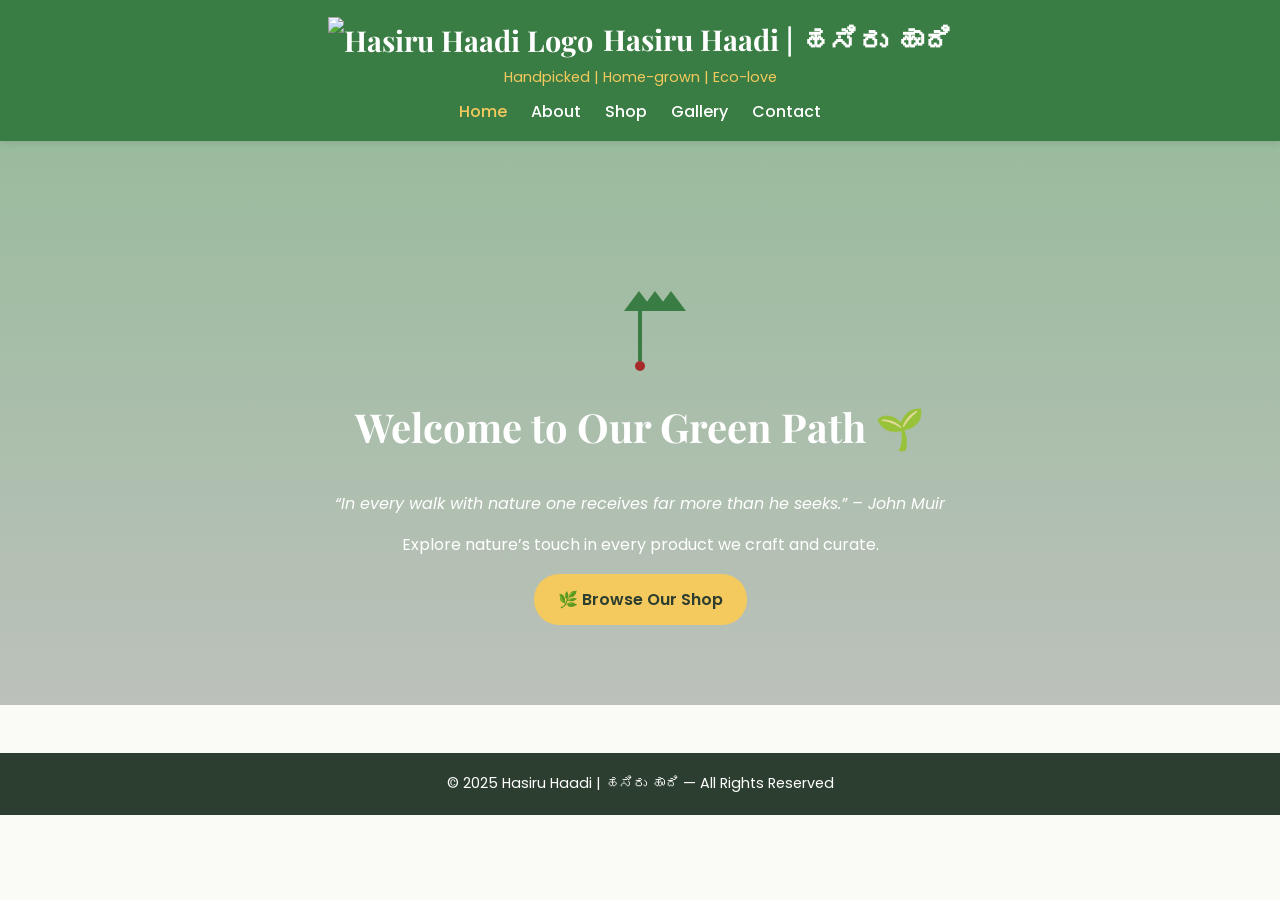
==== index.html @ 9ebd3360 "Initial commit" ====
<!DOCTYPE html>
<html lang="en">
<head>
  <meta charset="UTF-8" />
  <meta name="viewport" content="width=device-width, initial-scale=1.0" />
  <title>Hasiru Haadi | ಹಸಿರು ಹಾದಿ</title>

  <!-- Favicon -->
  <link rel="icon" type="image/png" href="images/favicon.png" />

  <!-- Google Fonts -->
  <link href="https://fonts.googleapis.com/css2?family=Playfair+Display:wght@600&family=Poppins:wght@300;400;600&display=swap" rel="stylesheet">

  <!-- External CSS -->
  <link rel="stylesheet" href="style/index.css">
</head>
<body>
  <!-- Header -->
  <header class="site-header">
    <div class="container header-content">
      <h1 class="logo">
        <img src="images/logo.png" alt="Hasiru Haadi Logo" class="logo-img" />
        <span>Hasiru Haadi | ಹಸಿರು ಹಾದಿ</span>
      </h1>
      <p class="tagline">Handpicked | Home-grown | Eco-love</p>
      
      <!-- Navigation -->
      <nav class="navbar">
        <ul>
          <li><a href="index.html" class="active">Home</a></li>
          <li><a href="about.html">About</a></li>
          <li><a href="shop.html">Shop</a></li>
          <li><a href="gallery.html">Gallery</a></li>
          <li><a href="contact.html">Contact</a></li>
        </ul>
      </nav>
    </div>
  </header>

  <!-- Hero Section with Tree Animation -->
  <section class="hero">
    <div class="container hero-content">
      <!-- Tree Animation -->
      <div class="tree-animation">
        <div class="seed"></div>
        <div class="stem"></div>
        <div class="leaf"></div>
        <div class="leaf"></div>
        <div class="leaf"></div>
      </div>

      <!-- Text Content -->
      <h2 class="animate-slideUp">Welcome to Our Green Path 🌱</h2>
      <blockquote class="animate-fadeIn">
        “In every walk with nature one receives far more than he seeks.”  
        <cite>– John Muir</cite>
      </blockquote>
      <p class="animate-fadeIn">Explore nature’s touch in every product we craft and curate.</p>
      <a href="shop.html" class="btn animate-slideUp">🌿 Browse Our Shop</a>
    </div>
  </section>

  <!-- Footer -->
  <footer class="site-footer">
    <div class="container">
      <p>© 2025 Hasiru Haadi | ಹಸಿರು ಹಾದಿ — All Rights Reserved</p>
    </div>
  </footer>
</body>
</html>
---- style/index.css ----
:root {
  --primary: #3A7D44;    /* Rich Forest Green */
  --accent: #F4C95D;     /* Warm Sunlight Gold */
  --bg-light: #FAFAF7;   /* Soft Natural Off-White */
  --dark: #2C3E2F;       /* Deep Earth Green */
  --text: #333333;       /* Neutral Charcoal Gray */
  --white: #ffffff;
}

/* Reset */
* {
  margin: 0;
  padding: 0;
  box-sizing: border-box;
}

body {
  font-family: 'Poppins', sans-serif;
  background: var(--bg-light);
  color: var(--text);
  line-height: 1.6;
  overflow-x: hidden;
}

.container {
  width: 90%;
  max-width: 1100px;
  margin: auto;
}

/* Header */
.site-header {
  background: var(--primary);
  color: var(--white);
  padding: 1rem 0;
  position: sticky;
  top: 0;
  z-index: 1000;
  box-shadow: 0 2px 8px rgba(0,0,0,0.1);
  text-align: center;
  animation: slideDown 0.8s ease forwards;
}

.header-content {
  display: flex;
  flex-direction: column;
  align-items: center;
}

.logo {
  font-family: 'Playfair Display', serif;
  font-size: 1.8rem;
  display: flex;
  align-items: center;
  gap: 10px;
}

.logo-img { height: 45px; }

.tagline { font-size: 0.9rem; margin-top: 4px; color: var(--accent); }

/* Navbar */
.navbar ul {
  list-style: none;
  display: flex;
  gap: 1.5rem;
  margin-top: 10px;
  flex-wrap: wrap;
}

.navbar a {
  text-decoration: none;
  color: var(--white);
  font-weight: 500;
  transition: color 0.3s ease, transform 0.2s ease;
}

.navbar a:hover,
.navbar a.active { color: var(--accent); transform: translateY(-2px); }

/* Hero Section */
.hero {
  text-align: center;
  padding: 5rem 2rem;
  background: url('../images/hero-bg.jpg') center/cover no-repeat;
  color: var(--white);
  position: relative;
  animation: fadeIn 1.5s ease forwards;
}

.hero::after {
  content: "";
  position: absolute;
  top: 0; left: 0; right: 0; bottom: 0;
  background: linear-gradient(rgba(58,125,68,0.5), rgba(44,62,47,0.3));
  z-index: -1;
}

.hero-content {
  max-width: 700px;
  margin: auto;
  animation: slideUp 1.5s ease forwards;
}

.hero h2 { font-family: 'Playfair Display', serif; font-size: 2.5rem; margin-bottom: 1rem; }
.hero blockquote { font-style: italic; margin: 1em 0; }
.btn {
  display: inline-block;
  background: var(--accent);
  color: var(--dark);
  padding: 0.8rem 1.5rem;
  margin-top: 1rem;
  border-radius: 25px;
  font-weight: 600;
  text-decoration: none;
  transition: all 0.3s ease;
}
.btn:hover {
  background: var(--primary);
  color: var(--white);
  transform: translateY(-3px) scale(1.05);
  box-shadow: 0 6px 16px rgba(0,0,0,0.15);
}

/* Footer */
.site-footer {
  background: var(--dark);
  color: var(--white);
  text-align: center;
  padding: 1.2rem 0;
  margin-top: 3rem;
  font-size: 0.9rem;
  animation: fadeInUp 1s ease forwards;
}

/* Animations */
@keyframes slideDown { 0% { transform: translateY(-100%); opacity: 0; } 100% { transform: translateY(0); opacity: 1; } }
@keyframes fadeIn { 0% { opacity: 0; } 100% { opacity: 1; } }
@keyframes fadeInUp { 0% { opacity: 0; transform: translateY(20px); } 100% { opacity: 1; transform: translateY(0); } }
@keyframes slideUp { 0% { opacity: 0; transform: translateY(40px); } 100% { opacity: 1; transform: translateY(0); } }
.tree-animation {
  position: relative;
  width: 80px;  /* wider container for leaves */
  height: 150px;
  margin: 2rem auto;
}

/* Seed */
.seed {
  position: absolute;
  bottom: 0;
  left: 50%;
  width: 10px;
  height: 10px;
  background: brown;
  border-radius: 50%;
  transform: translateX(-50%) scale(0);
  animation: growSeed 1s ease-out forwards;
}

/* Stem */
.stem {
  position: absolute;
  bottom: 10px;
  left: 50%;
  width: 4px;
  height: 0;
  background: var(--primary);
  transform: translateX(-50%);
  animation: growStem 2s 1s ease-out forwards;
}

/* Leaves */
.leaf {
  position: absolute;
  bottom: 60px;
  width: 0;
  height: 0;
  border-left: 15px solid transparent;
  border-right: 15px solid transparent;
  border-bottom: 20px solid var(--primary);
  animation: growLeaf 1s 3s ease-out forwards, sway 2s ease-in-out 4s infinite alternate;
}

/* Correct leaf positions relative to stem */
.leaf:nth-child(3) { left: 30%; transform: rotate(-20deg) scaleY(0); animation-delay: 3.2s, 4s; }
.leaf:nth-child(4) { left: 50%; transform: rotate(0deg) scaleY(0); animation-delay: 3.4s, 4s; }
.leaf:nth-child(5) { left: 70%; transform: rotate(20deg) scaleY(0); animation-delay: 3.6s, 4s; }

/* Keyframes */
@keyframes growSeed { to { transform: translateX(-50%) scale(1); } }
@keyframes growStem { to { height: 60px; } }
@keyframes growLeaf { to { transform: scaleY(1) rotate(0deg); } }
@keyframes sway { 0%,100%{transform: rotate(0deg);} 50%{transform: rotate(5deg);} }
.tree-animation {
  position: relative;
  width: 80px;
  height: 150px;
  margin: 0 0 1.5rem 0; /* bottom margin for spacing */
}
.hero-content {
  max-width: 700px;
  margin: auto;
  display: flex;
  flex-direction: column;
  align-items: center;
  justify-content: center; /* vertical centering */
  min-height: 400px; /* adjust based on hero section height */
}
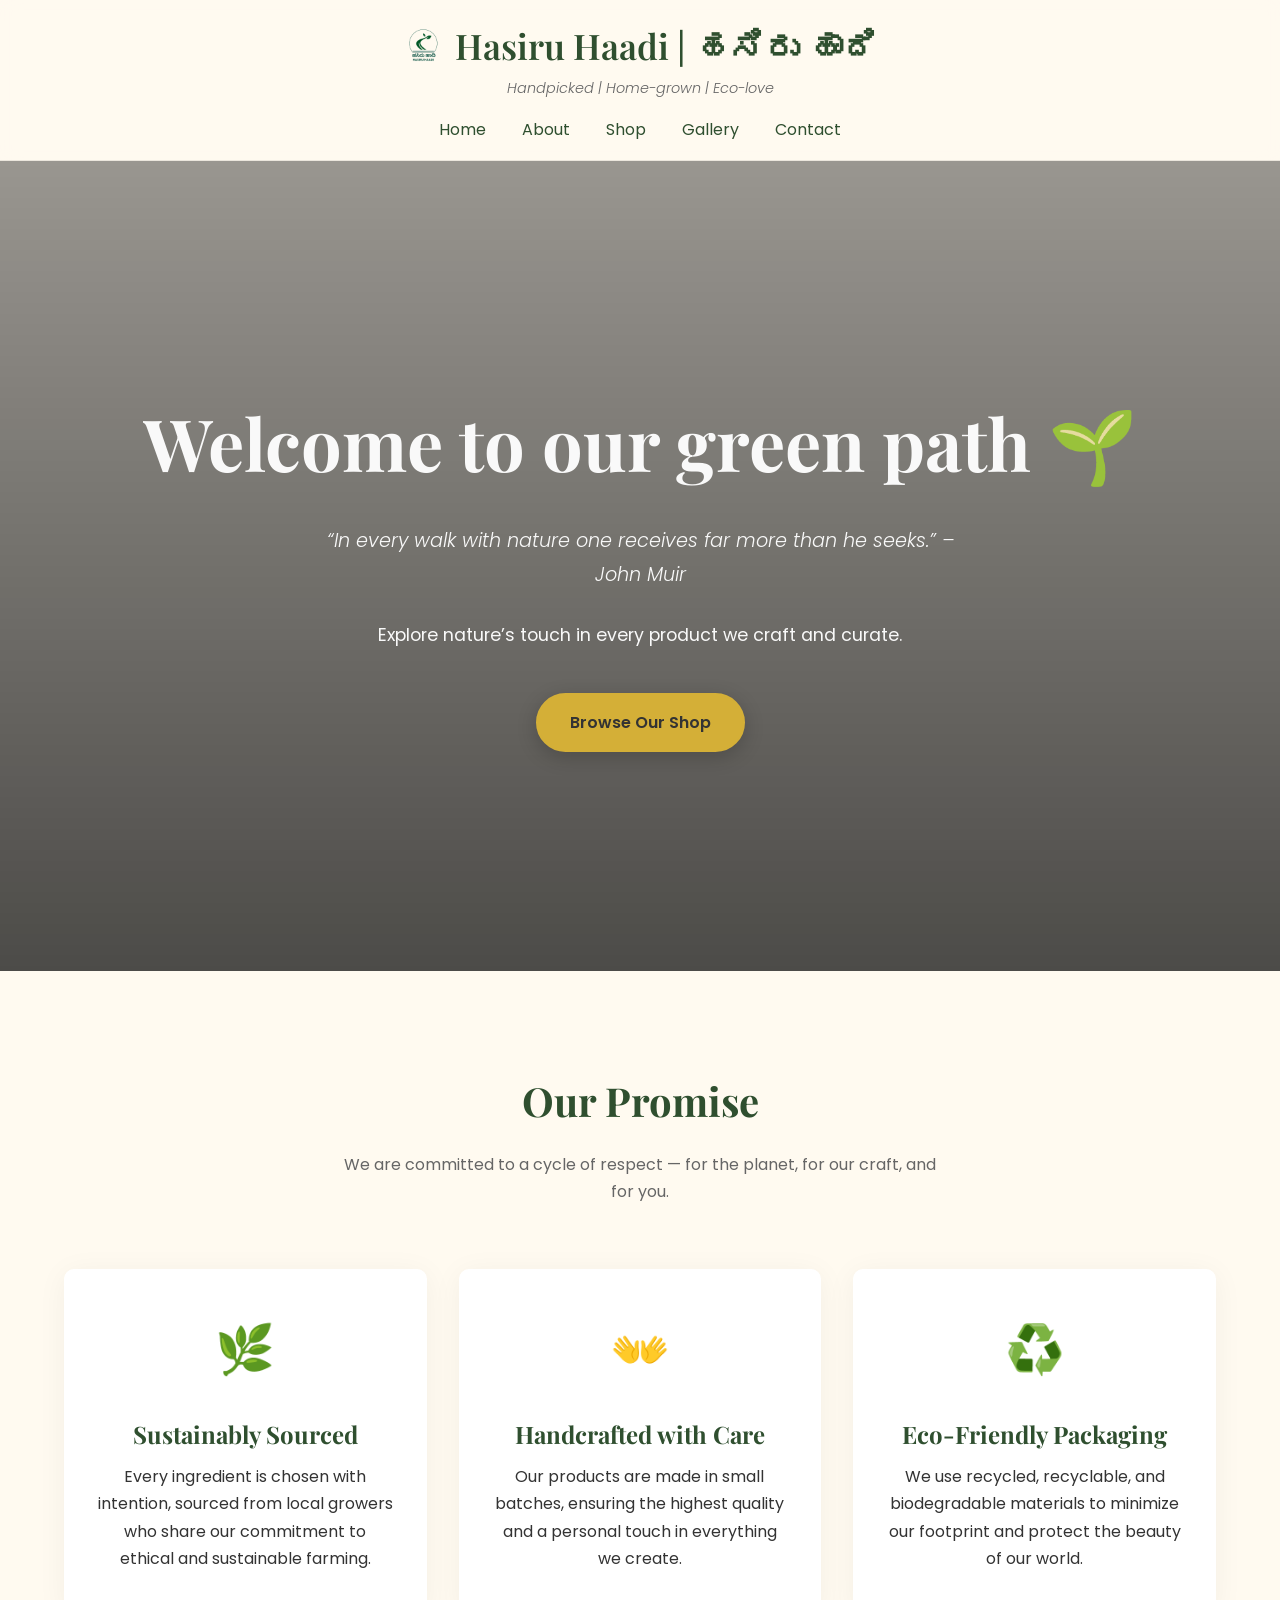
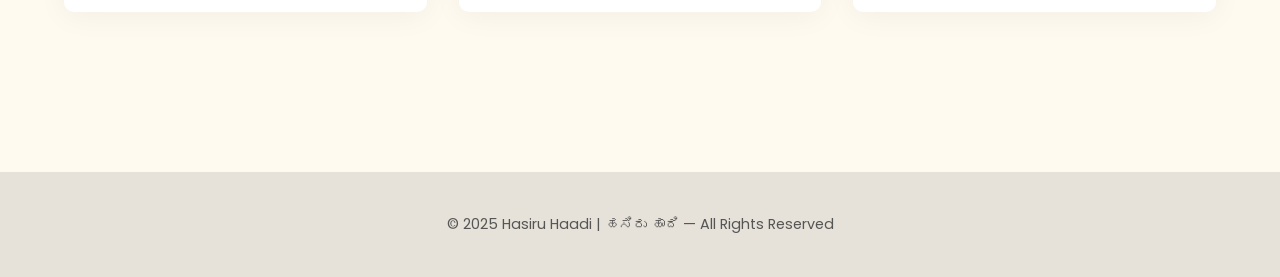
==== commit 368d91ab: "improved css" ====
--- a/index.html
+++ b/index.html
@@ -1,70 +1,373 @@
 <!DOCTYPE html>
 <html lang="en">
 <head>
-  <meta charset="UTF-8" />
-  <meta name="viewport" content="width=device-width, initial-scale=1.0" />
-  <title>Hasiru Haadi | ಹಸಿರು ಹಾದಿ</title>
-
-  <!-- Favicon -->
-  <link rel="icon" type="image/png" href="images/favicon.png" />
-
-  <!-- Google Fonts -->
-  <link href="https://fonts.googleapis.com/css2?family=Playfair+Display:wght@600&family=Poppins:wght@300;400;600&display=swap" rel="stylesheet">
-
-  <!-- External CSS -->
-  <link rel="stylesheet" href="style/index.css">
+    <link rel="icon" type="image/x-icon" href="favicon.ico.png">
+    <meta charset="UTF-8">
+    <title>Hasiru Haadi | ಹಸಿರು ಹಾದಿ</title>
+    <meta name="viewport" content="width=device-width, initial-scale=1.0">
+
+    <link rel="preconnect" href="https://fonts.googleapis.com">
+    <link rel="preconnect" href="https://fonts.gstatic.com" crossorigin>
+    <link href="https://fonts.googleapis.com/css2?family=Playfair+Display:wght@600&family=Poppins:wght@300;400;600&display=swap" rel="stylesheet">
+
+    <style>
+        :root {
+            --dark-green: #2F4F2F; /* Deep Forest Green */
+            --accent-gold: #D4AF37; /* Gold/Ochre */
+            --background-ivory: #FFFAF0; /* Floral White/Ivory */
+            --text-dark: #333333;
+            --text-light: #f9f9f9;
+            --font-heading: 'Playfair Display', serif;
+            --font-body: 'Poppins', sans-serif;
+        }
+
+        * {
+            margin: 0;
+            padding: 0;
+            box-sizing: border-box;
+        }
+
+        html {
+            scroll-behavior: smooth;
+        }
+
+        body {
+            font-family: var(--font-body);
+            background-color: var(--background-ivory);
+            color: var(--text-dark);
+            line-height: 1.7;
+            overflow-x: hidden;
+        }
+
+        /* --- HEADER --- */
+        header {
+            background: rgba(255, 250, 240, 0.85);
+            backdrop-filter: blur(10px);
+            padding: 1rem 5%;
+            text-align: center;
+            position: sticky;
+            top: 0;
+            z-index: 1000;
+            border-bottom: 1px solid rgba(0,0,0,0.08);
+            animation: fadeInDown 1s ease-in-out;
+        }
+
+        header h1 {
+            font-family: var(--font-heading);
+            font-size: 2.2rem;
+            font-weight: 600;
+            color: var(--dark-green);
+            display: flex;
+            align-items: center;
+            justify-content: center;
+            gap: 12px;
+        }
+        
+        header h1 img {
+            transition: transform 0.3s ease;
+        }
+
+        header h1:hover img {
+            transform: scale(1.1);
+        }
+
+        header p {
+            font-style: italic;
+            color: #666;
+            margin-bottom: 1rem;
+            font-size: 0.9rem;
+            font-weight: 300;
+        }
+        
+        nav a {
+            color: var(--dark-green);
+            text-decoration: none;
+            margin: 0 1rem;
+            font-weight: 400;
+            position: relative;
+            padding-bottom: 8px;
+            transition: color 0.3s ease;
+        }
+
+        nav a::after {
+            content: '';
+            position: absolute;
+            width: 0;
+            height: 2px;
+            bottom: 0;
+            left: 50%;
+            transform: translateX(-50%);
+            background-color: var(--accent-gold);
+            transition: width 0.3s cubic-bezier(0.65, 0, 0.35, 1);
+        }
+
+        nav a:hover {
+            color: var(--text-dark);
+        }
+
+        nav a:hover::after {
+            width: 100%;
+        }
+
+        /* --- HERO SECTION --- */
+        .hero {
+            display: flex;
+            flex-direction: column;
+            justify-content: center;
+            align-items: center;
+            text-align: center;
+            padding: 5rem 2rem;
+            min-height: 90vh;
+            color: var(--text-light);
+            position: relative;
+            background: url('https://images.unsplash.com/photo-1441974231531-c6227db76b6e?q=80&w=2560&auto=format&fit=crop') no-repeat center center/cover;
+            overflow: hidden;
+        }
+
+        .hero::before {
+            content: '';
+            position: absolute;
+            top: 0;
+            left: 0;
+            width: 100%;
+            height: 100%;
+            background: linear-gradient(0deg, rgba(0,0,0,0.7) 0%, rgba(0,0,0,0.4) 100%);
+            z-index: 1;
+        }
+
+        .hero {
+           animation: kenBurns 30s ease-out infinite;
+        }
+
+        .hero > * {
+            position: relative;
+            z-index: 2;
+        }
+        
+        .hero .line-reveal {
+             overflow: hidden;
+             padding: 2px 0;
+        }
+
+        .hero h2, .hero blockquote, .hero p, .hero .btn {
+           animation: revealUp 1.2s cubic-bezier(0.65, 0, 0.35, 1) forwards;
+           opacity: 0;
+           transform: translateY(110%);
+        }
+
+        .hero h2 {
+            font-family: var(--font-heading);
+            font-size: clamp(2.5rem, 6vw, 4.5rem);
+            margin-bottom: 1rem;
+            animation-delay: 0.5s;
+        }
+
+        .hero blockquote {
+            font-size: 1.2rem;
+            max-width: 650px;
+            font-weight: 300;
+            line-height: 1.8;
+            animation-delay: 0.8s;
+        }
+
+        .hero p {
+            font-size: 1.1rem;
+            margin-top: 1.5rem;
+            animation-delay: 1.1s;
+        }
+        
+        .btn {
+            display: inline-block;
+            background: var(--accent-gold);
+            color: var(--text-dark);
+            padding: 14px 32px;
+            border-radius: 50px;
+            text-decoration: none;
+            margin-top: 2.5rem;
+            font-weight: 600;
+            border: 2px solid var(--accent-gold);
+            transition: all 0.4s ease;
+            box-shadow: 0 5px 20px rgba(0,0,0,0.2);
+            animation-delay: 1.4s;
+            animation-name: revealUp, breathe; /* Chain animations */
+            animation-duration: 1.2s, 3s;
+            animation-timing-function: cubic-bezier(0.65, 0, 0.35, 1), ease-in-out;
+            animation-iteration-count: 1, infinite;
+            animation-fill-mode: forwards;
+        }
+
+        .btn:hover {
+            background: transparent;
+            color: var(--accent-gold);
+            transform: translateY(-5px) scale(1.05);
+            box-shadow: 0 8px 25px rgba(0,0,0,0.3);
+        }
+
+        /* --- "OUR PROMISE" SECTION --- */
+        .promise {
+            padding: 6rem 5%;
+            text-align: center;
+        }
+
+        .promise h2 {
+            font-family: var(--font-heading);
+            font-size: 2.5rem;
+            color: var(--dark-green);
+            margin-bottom: 1rem;
+        }
+        
+        .promise .subtitle {
+            max-width: 600px;
+            margin: 0 auto 4rem auto;
+            color: #666;
+        }
+
+        .promise-grid {
+            display: grid;
+            grid-template-columns: repeat(auto-fit, minmax(280px, 1fr));
+            gap: 2rem;
+        }
+        
+        .promise-card {
+            background: #fff;
+            padding: 2.5rem 2rem;
+            border-radius: 10px;
+            box-shadow: 0 4px 30px rgba(0,0,0,0.05);
+            transition: transform 0.3s ease, box-shadow 0.3s ease;
+            opacity: 0;
+            animation: fadeInUp 1s ease-out forwards;
+        }
+
+        /* Staggered animation for cards */
+        .promise-card:nth-child(2) { animation-delay: 0.2s; }
+        .promise-card:nth-child(3) { animation-delay: 0.4s; }
+
+        .promise-card:hover {
+            transform: translateY(-10px);
+            box-shadow: 0 10px 40px rgba(0,0,0,0.1);
+        }
+
+        .promise-card .icon {
+            font-size: 3rem;
+            margin-bottom: 1.5rem;
+            color: var(--dark-green);
+        }
+        
+        .promise-card h3 {
+            font-family: var(--font-heading);
+            font-size: 1.5rem;
+            margin-bottom: 0.5rem;
+            color: var(--dark-green);
+        }
+
+        /* --- FOOTER --- */
+        footer {
+            text-align: center;
+            padding: 2.5rem 1rem;
+            background: #e7e2d9;
+            color: #555;
+            font-size: 0.9rem;
+            margin-top: 4rem;
+        }
+
+        /* --- KEYFRAMES --- */
+        @keyframes fadeInDown {
+            from { opacity: 0; transform: translateY(-20px); }
+            to { opacity: 1; transform: translateY(0); }
+        }
+
+        @keyframes revealUp {
+            from { opacity: 0; transform: translateY(110%); }
+            to { opacity: 1; transform: translateY(0); }
+        }
+        
+        @keyframes fadeInUp {
+            from { opacity: 0; transform: translateY(30px); }
+            to { opacity: 1; transform: translateY(0); }
+        }
+
+        @keyframes kenBurns {
+          0%, 100% { transform: scale(1.1) rotate(0.5deg); }
+          50% { transform: scale(1.0) rotate(-0.5deg); }
+        }
+        
+        @keyframes breathe {
+            0%, 100% { transform: scale(1); }
+            50% { transform: scale(1.03); }
+        }
+        
+        /* --- RESPONSIVE DESIGN --- */
+        @media (max-width: 768px) {
+            header {
+                padding: 1.5rem 5%;
+            }
+            nav a {
+                margin: 0 0.5rem;
+            }
+            .promise {
+                padding: 4rem 5%;
+            }
+        }
+
+    </style>
 </head>
 <body>
-  <!-- Header -->
-  <header class="site-header">
-    <div class="container header-content">
-      <h1 class="logo">
-        <img src="images/logo.png" alt="Hasiru Haadi Logo" class="logo-img" />
-        <span>Hasiru Haadi | ಹಸಿರು ಹಾದಿ</span>
-      </h1>
-      <p class="tagline">Handpicked | Home-grown | Eco-love</p>
-      
-      <!-- Navigation -->
-      <nav class="navbar">
-        <ul>
-          <li><a href="index.html" class="active">Home</a></li>
-          <li><a href="about.html">About</a></li>
-          <li><a href="shop.html">Shop</a></li>
-          <li><a href="gallery.html">Gallery</a></li>
-          <li><a href="contact.html">Contact</a></li>
-        </ul>
-      </nav>
-    </div>
+  <header>
+    <h1>
+        <img src="images/logo.png" alt="Hasiru Haadi Logo" style="height: 40px; vertical-align: middle;">
+        Hasiru Haadi | ಹಸಿರು ಹಾದಿ
+    </h1>
+    <p>Handpicked | Home-grown | Eco-love</p>
+    <nav>
+      <a href="index.html">Home</a>
+      <a href="about.html">About</a>
+      <a href="shop.html">Shop</a>
+      <a href="gallery.html">Gallery</a>
+      <a href="contact.html">Contact</a>
+    </nav>
   </header>
 
-  <!-- Hero Section with Tree Animation -->
-  <section class="hero">
-    <div class="container hero-content">
-      <!-- Tree Animation -->
-      <div class="tree-animation">
-        <div class="seed"></div>
-        <div class="stem"></div>
-        <div class="leaf"></div>
-        <div class="leaf"></div>
-        <div class="leaf"></div>
+  <main>
+    <section class="hero">
+      <div class="line-reveal">
+        <h2>Welcome to our green path 🌱</h2>
       </div>
-
-      <!-- Text Content -->
-      <h2 class="animate-slideUp">Welcome to Our Green Path 🌱</h2>
-      <blockquote class="animate-fadeIn">
-        “In every walk with nature one receives far more than he seeks.”  
-        <cite>– John Muir</cite>
-      </blockquote>
-      <p class="animate-fadeIn">Explore nature’s touch in every product we craft and curate.</p>
-      <a href="shop.html" class="btn animate-slideUp">🌿 Browse Our Shop</a>
-    </div>
-  </section>
-
-  <!-- Footer -->
-  <footer class="site-footer">
-    <div class="container">
-      <p>© 2025 Hasiru Haadi | ಹಸಿರು ಹಾದಿ — All Rights Reserved</p>
-    </div>
+      <div class="line-reveal">
+        <blockquote style="font-style: italic;">
+          “In every walk with nature one receives far more than he seeks.” – John Muir
+        </blockquote>
+      </div>
+      <div class="line-reveal">
+        <p>Explore nature’s touch in every product we craft and curate.</p>
+      </div>
+      <a href="shop.html" class="btn">Browse Our Shop</a>
+    </section>
+
+    <section class="promise">
+        <h2>Our Promise</h2>
+        <p class="subtitle">We are committed to a cycle of respect — for the planet, for our craft, and for you.</p>
+        <div class="promise-grid">
+            <article class="promise-card">
+                <div class="icon">🌿</div>
+                <h3>Sustainably Sourced</h3>
+                <p>Every ingredient is chosen with intention, sourced from local growers who share our commitment to ethical and sustainable farming.</p>
+            </article>
+            <article class="promise-card">
+                <div class="icon">👐</div>
+                <h3>Handcrafted with Care</h3>
+                <p>Our products are made in small batches, ensuring the highest quality and a personal touch in everything we create.</p>
+            </article>
+            <article class="promise-card">
+                <div class="icon">♻️</div>
+                <h3>Eco-Friendly Packaging</h3>
+                <p>We use recycled, recyclable, and biodegradable materials to minimize our footprint and protect the beauty of our world.</p>
+            </article>
+        </div>
+    </section>
+  </main>
+
+  <footer>
+    <p>© 2025 Hasiru Haadi | ಹಸಿರು ಹಾದಿ — All Rights Reserved</p>
   </footer>
 </body>
-</html>
+</html>
